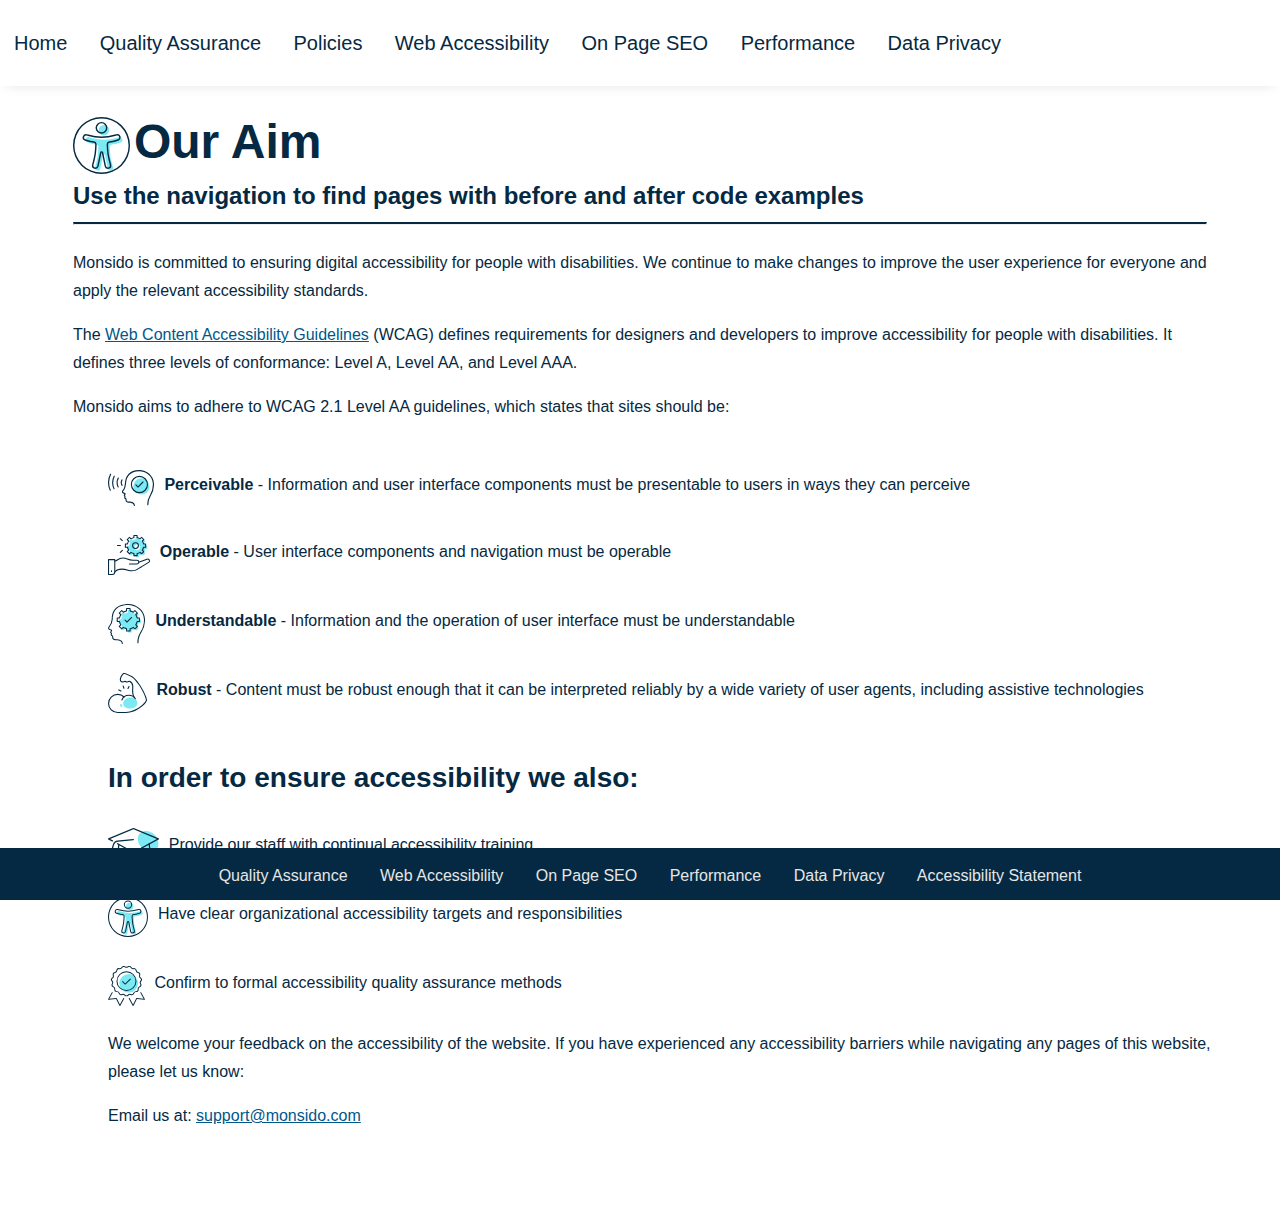
==== acc_statement.html @ fde260b2 "Accessibility Statement" ====
<!DOCTYPE html>
<html lang="en-AU">
<head>
    <meta charset="UTF-8">
    <meta http-equiv="X-UA-Compatible" content="IE=edge">
    <meta name="viewport" content="width=device-width, initial-scale=1.0">
    <title>Accessibility Statement</title>

    <!-- Stylesheet and Favicon-->
    <link rel="stylesheet" href="./css/style.css">
    <link rel="icon" type="image/x-icon" href="./images/favicon_io/favicon.ico">
    <!-- End of Stylesheet and Favicon -->
</head>
<body>
    <!-- Start of header -->
    <header id="demo-header" class="monsido-demo-nav">
        <div class="container">
            <nav role="navigation" class="main-nav nav">
                <ul>
                    <li class="nav-item"><a href="/">Home</a></li>
                    <li class="nav-item"><a href="./quality_assurance.html">Quality Assurance</a></li>
                    <li class="nav-item"><a href="./policies.html">Policies</a></li>
                    <li class="nav-item"><a href="./web_acc_page_1.html">Web Accessibility</a></li>
                    <li class="nav-item"><a href="./on_page_seo.html">On Page SEO</a></li>
                    <li class="nav-item"><a href="./performance.html">Performance</a></li>
                    <li class="nav-item"><a href="./data_privacy.html">Data Privacy</a></li>
                </ul>
            </nav>
        </div>
    </header>
    <!-- End of header -->

    <main class="main">
        <section class="welcome">
            <h1><img src="./images/Accessibility.svg" alt="Monsido Logo" class="icons">Our Aim</h1>
            <h2>Use the navigation to find pages with before and after code examples</h2>
            <hr class="section-divider">
            <p>Monsido is committed to ensuring digital accessibility for people with disabilities. We continue to make changes to improve the user experience for everyone and apply the relevant accessibility standards.</p>
            <p>The <a href="https://www.w3.org/TR/WCAG20/">Web Content Accessibility Guidelines</a> (WCAG) defines requirements for designers and developers to improve accessibility for people with disabilities. It defines three levels of conformance: Level A, Level AA, and Level AAA.</p>
            <p>Monsido aims to adhere to WCAG 2.1 Level AA guidelines, which states that sites should be:</p>
        </section>
        <section class="secondary-content">
            <ul>
                <li class="sc-bullet"><p><img class="icons" src="./images/perceivable.svg" alt=""><strong>Perceivable</strong>
                    - Information and user interface components must be presentable to users in ways they can perceive</p>
                </li>
                <li class="sc-bullet"><p><img class="icons" src="./images/operable.svg" alt=""><strong>Operable</strong>
                    - User interface components and navigation must be operable</p>
                </li>
                <li class="sc-bullet"><p><img class="icons" src="./images/understandable.svg" alt=""><strong>Understandable</strong>
                    - Information and the operation of user interface must be understandable</p>
                </li>
                <li class="sc-bullet"><p><img class="icons" src="./images/robust.svg" alt=""><strong>Robust</strong>
                    - Content must be robust enough that it can be interpreted reliably by a wide variety of user agents, including assistive technologies</p>
                </li>
            </ul>
        </section>
        <section class="secondary-content">
            <h4>
                In order to ensure accessibility we also:
            </h4>
            <ul>
                <li class="sc-bullet">
                    <p><img src="./images/Product-Training.svg" alt="" class="icons">Provide our staff with continual accessibility training</p>
                </li>
                <li class="sc-bullet">
                    <p><img src="./images/Accessibility.svg" alt="" class="icons">Have clear organizational accessibility targets and responsibilities</p>
                </li>
                <li class="sc-bullet">
                    <p><img src="./images/Quality-Assurance.svg" alt="" class="icons">Confirm to formal accessibility quality assurance methods</p>
                </li>
            </ul>
            <p>We welcome your feedback on the accessibility of the  website. If you have experienced any accessibility barriers while navigating any pages of this website, please let us know:</p>
            <p>Email us at: <a href="mailto:support@monsido.com?subject=Accessibility%20Feedback&cc=afi@monsido.com&">support@monsido.com</p>
        </section>
    </main>

    <!-- Footer -->
    <footer class="footer">
                <nav role="navigation" class="footer-nav nav">
                  <ul>
                      <li class="nav-item"><a href="./quality_assurance.html">Quality Assurance</a></li>
                      <li class="nav-item"><a href="./web_acc_page_1.html">Web Accessibility</a></li>
                      <li class="nav-item"><a href="./on_page_seo.html">On Page SEO</a></li>
                      <li class="nav-item"><a href="./performance.html">Performance</a></li>
                      <li class="nav-item"><a href="./data_privacy.html">Data Privacy</a></li>
                      <li class="nav-item"><a href="./acc_statement.html">Accessibility Statement</a></li>
                  </ul>
              </nav>
      </footer>
      <!-- End of footer -->
</body>
</html>
---- css/style.css ----
*{  
    color:rgb(5, 41, 66);
    font-family:Arial, Helvetica, sans-serif;
    font-size:16px;
    line-height: 1.5;
    margin:0;
    padding:0;
}


/* Nav styles */
li.nav-item{
    display:inline-block;
    padding:.25rem;
}

li.nav-item > a{
    font-size: 1.25rem;
    font-weight: 400;
    margin: 10px;
    text-decoration: none;
}

/* Pseudo-states */
li.nav-item > a:link{
    color:rgb(5,41,66);
}

li.nav-item > a:hover, li.nav-item > a:active, li.nav-item:visited{
    border-bottom:  2px solid rgb(5,41,66);
    padding-bottom:5px;
}

h1{font-size: calc(1rem *3);}
h2{font-size: calc(1rem *1.5);
padding-bottom:.5rem;}
h3{font-size:calc(1rem *2)}
h4{font-size:calc(1rem *1.75)}
h5{font-size:calc(1rem *1.25)}
h6{font-size:.calc(1rem *.85)}
p{
    font-size:1rem;
    line-height:1.75;
    margin-block-start: 1em;
    margin-block-bottom: 1em;
}

p a{
    color: #00578a !important;
}
/* Text Styles */
.main{
    margin:0 auto;
    padding: 10px 0 5rem 0;
    width:1260px;
}

section{
    background-color: #fff;
    padding: 10px;
    width:90%;
    margin:0 auto;
}

hr.section-divider{
    border-top: 2px solid rgb(5,41,66);
}

hr.section-divider + p{
    padding-top:.5rem;
}

/* Media Queries */
/* Portrait */
@media only screen and (max-width:400px) {
h1{font-size: calc(2rem*.75)}
h2{font-size: calc(1.75rem*.75)}
h3{font-size:calc(1.5rem*.75)}
h4{font-size:calc(1.2rem*.75)}
h5{font-size:calc(1rem*.75);}
h6{font-size:.5rem;}
p{font-size:.95rem;}
}


/* Landmarks */
/* Header */
#demo-header.monsido-demo-nav{
    box-shadow: rgb(0 0 0 / 10%) 0 6px 12px -6px;
    margin: 0 auto;
}
.monsido-demo-nav >.container{
    max-width:1290px;
    padding: 1.5rem 0;
    margin:0 auto;
}

/* End of Header */

/* Secondary Content */
section.secondary-content{
    padding-left:5rem !important;
}
.sc-bullet{
    list-style-type:none;
    margin-block-start:1.5rem;
    margin-bottom:1.5rem;
}

.sc-bullet>p>img{
    padding-top:5px;
    border-style:none;
    display: inline-block;
    max-height: 40px;
    max-width:100%;
    margin-right:10px;
    vertical-align: middle;
}


/* End of Secondary Content */

/* Footer */

.footer {
    background-color:rgb(5,41,66);
    bottom: 0;
    color: white;
    left: 0;
    padding-top:.75rem;
    padding-bottom:.5rem;
    position: fixed;
    text-align: center;
    width: 100%;
 }
 nav.footer-nav.nav ul li.nav-item a{
    color:rgb(230, 230, 230);
    font-size:1rem;
    font-weight: 200;
}


/* Images */
img.icons{
    border-style:none;
    display: inline-block;
    max-height: 60px;
    max-width:100%;
    margin-right:.25rem;
    vertical-align: middle;
}

img.icons.monsido-icon{
    max-height:50px;
}
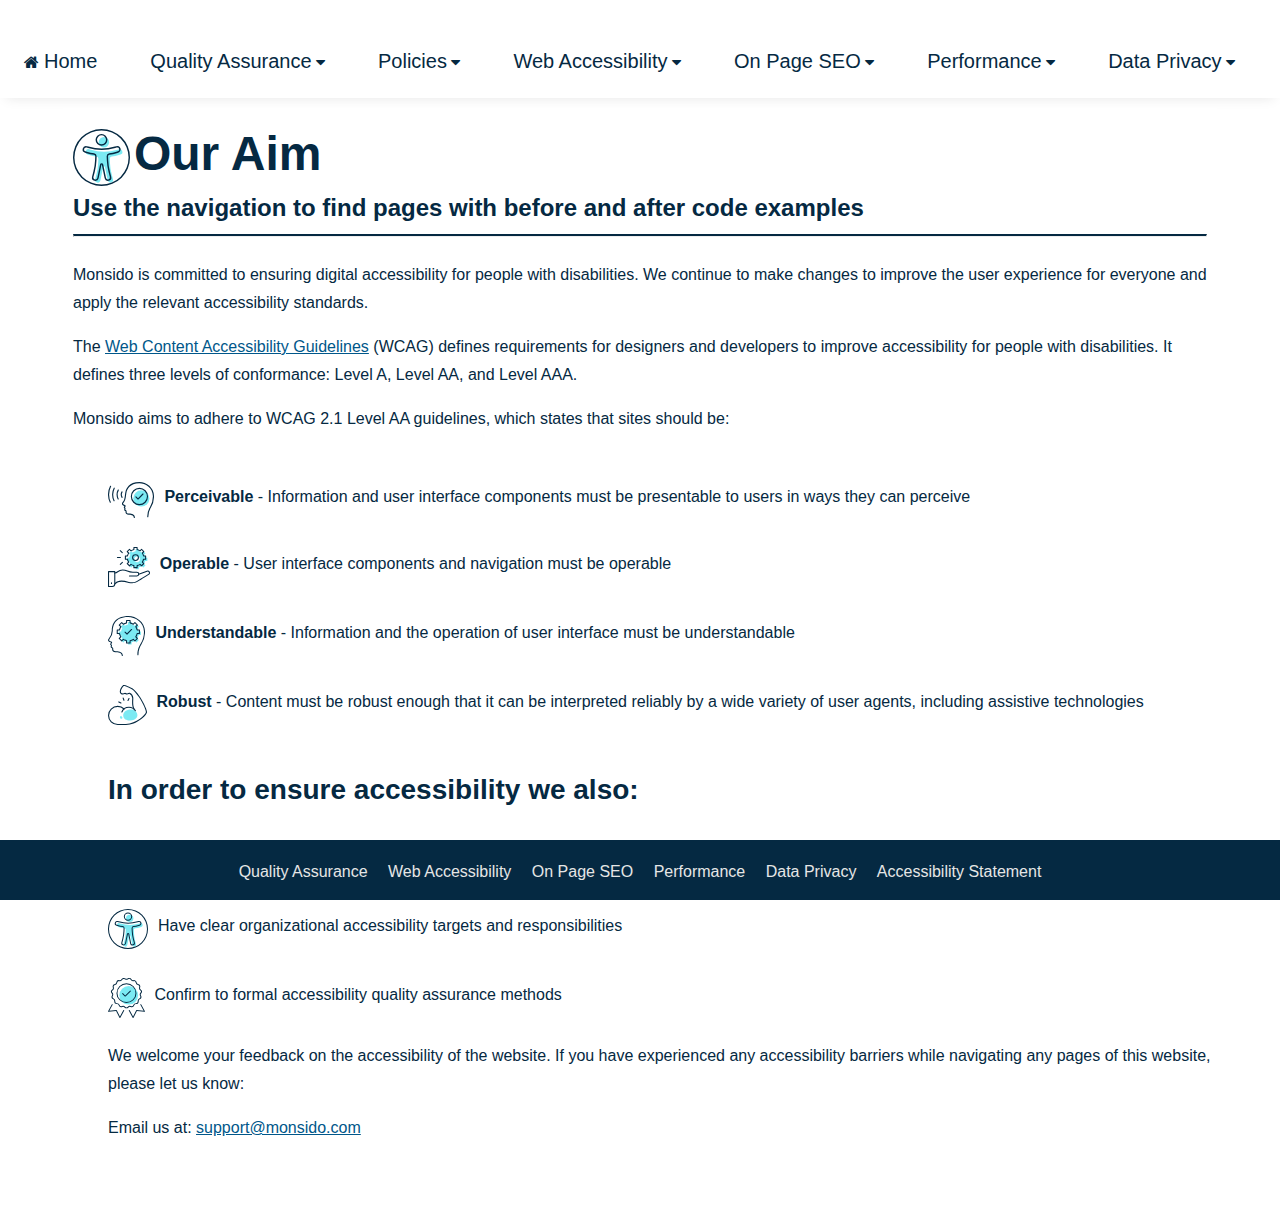
==== commit fa3b67d1: "Megamenu part 2" ====
--- a/acc_statement.html
+++ b/acc_statement.html
@@ -1,34 +1,270 @@
 <!DOCTYPE html>
 <html lang="en-AU">
-<head>
-    <meta charset="UTF-8">
-    <meta http-equiv="X-UA-Compatible" content="IE=edge">
-    <meta name="viewport" content="width=device-width, initial-scale=1.0">
-    <title>Accessibility Statement</title>
-
-    <!-- Stylesheet and Favicon-->
-    <link rel="stylesheet" href="./css/style.css">
-    <link rel="icon" type="image/x-icon" href="./images/favicon_io/favicon.ico">
-    <!-- End of Stylesheet and Favicon -->
-</head>
+    <head>
+        <meta charset="UTF-8">
+        <meta http-equiv="X-UA-Compatible" content="IE=edge">
+        <meta name="viewport" content="width=device-width, initial-scale=1.0">
+        <title>Web Governance Demo</title>
+    
+        <!-- Stylesheet and Favicon-->
+        <link rel="stylesheet" href="./css/style.css">
+        <link rel="stylesheet" href="./css/megamenu.css">
+        <link rel="icon" type="image/x-icon" href="./images/favicon_io/favicon.ico">
+        <!-- End of Stylesheet and Favicon -->
+    
+        <!-- FontAwesome -->
+        <link rel="stylesheet" href="https://cdnjs.cloudflare.com/ajax/libs/font-awesome/4.7.0/css/font-awesome.min.css">
+        <!-- End of FontAwesome -->
+    </head>
 <body>
     <!-- Start of header -->
-    <header id="demo-header" class="monsido-demo-nav">
+    <header id="demo-header" class="monsido-demo-nav navbar">
         <div class="container">
             <nav role="navigation" class="main-nav nav">
                 <ul>
-                    <li class="nav-item"><a href="/">Home</a></li>
-                    <li class="nav-item"><a href="./quality_assurance.html">Quality Assurance</a></li>
-                    <li class="nav-item"><a href="./policies.html">Policies</a></li>
-                    <li class="nav-item"><a href="./web_acc_page_1.html">Web Accessibility</a></li>
-                    <li class="nav-item"><a href="./on_page_seo.html">On Page SEO</a></li>
-                    <li class="nav-item"><a href="./performance.html">Performance</a></li>
-                    <li class="nav-item"><a href="./data_privacy.html">Data Privacy</a></li>
+                    <li class="nav-item dropdown">
+                    <button class="dropbtn">
+                           <i class="fa fa-home"></i><a href="./">Home</a>
+                    </button>
+                    </li>
+                    <!-- Quality Assurance Menu -->
+                    <li class="nav-item dropdown">
+                     <button class="dropbtn">
+                        <a href="./quality_assurance.html">Quality Assurance</a>
+                        <i class="fa fa-caret-down"></i>
+                      </button>
+                      <div class="dropdown-content">
+                          <div class="row">
+                              <div class="column">
+                                <ul class="menu-list">
+                                    <li>
+                                        <img src="./images/broken-link-chain-svgrepo-com.svg" alt="" class="menu-icons">
+                                        <a href="#">Broken Links</a>
+                                        <p class="menu-item-description">
+                                        A broken link is a web-page that can’t be found or accessed by a user, for various reasons. Web servers will often return an error message when a user tries to access a broken link. Broken links are also often known as “dead links” or “link rots.” 
+                                        </p>
+                                        </li>
+                                    </ul>
+                                </div>
+                                <div class="column">
+                                    <div class="menu-list">
+                                        <ul>
+                                        <li><img src="./images/broken-image.svg" alt="" class="menu-icons"><a href="#">Broken Images</a>
+                                        <p class="menu-item-description">First impressions last, and when web visitors see a page with a broken image, they would immediately think that the website is not actively managed. Remove the ugly broken image icons by fixing your broken image URLs</p>
+                                    </li>
+                                    </ul>
+                                  </div>
+                              </div>
+                              <div class="column">
+                                <ul class="menu-list">
+                                    <li>
+                                        <img src="./images/misspellings.svg" alt="" class="menu-icons"><a href="#">Misspellings</a>
+                                        <p class="menu-item-description">A website represents your brand and image. Don't let yourself get caught with misspelled words that can leave a bad impression to your visitors.</p>
+                                    </li>
+                                </ul>
+                            </div>
+                            <div class="column">
+                                <ul class="menu-list">
+                                    <li>
+                                        <img src="./images/readability.svg" alt="" class="menu-icons"><a href="#">Readability</a>
+                                        <p class="menu-item-description">Write content to engage and inform your audience. Check your readability scores to know if the articles you publish are suited to your audience.</p>
+                                    </li>
+                                </ul>
+                            </div>
+                          </div>
+                      </div>
+                    </li>
+                    <!-- End of Quality Assurance Menu -->
+                    
+                    <!-- Policies Menu -->
+                    <li class="nav-item dropdown">
+                        <button class="dropbtn">
+                           <a href="./policies.html">Policies</a>
+                           <i class="fa fa-caret-down"></i>
+                         </button>
+                         <div class="dropdown-content">
+                             <div class="row">
+                                 <div class="column">
+                                     <ul>
+                                         <li><img src="./images/templates.svg" alt="" class="menu-icons"><a href="#">Templates</a>
+                                        <p class="menu-item-description">Check out each rule and use case from our list of commonly searched items to speed up your search process.</p></li>
+                                     </ul>
+                                 </div>
+                                 <div class="column">
+                                     <ul>
+                                         <li><img src="./images/search-types.svg" alt="" class="menu-icons"><a href="#">Search Types</a>
+                                        <p class="menu-item-description">Learn what filter type and settings you can use to search your site of content you need to amend, update or delete. </p></li>
+                                     </ul>
+                                 </div>
+                                 <div class="column">
+                                     <ul>
+                                         <li><img src="./images/regex.svg" alt="" class="menu-icons"><a href="#">Regular Expressions</a>
+                                        <p class="menu-item-description">Sometimes, regular text searches are not enough to target areas of your site when hunting keywords that don't meet your style guide. See a list of the most common patterns we use to find targetted content.</p></li>
+                                     </ul>
+                                 </div>
+                                 <div class="column">
+                                     <ul>
+                                         <li><img src="./images/css.svg" alt="" class="menu-icons"><a href="#">CSS Selectors</a>
+                                        <p class="menu-item-description">Simple search terms can receive a major boost when used with our CSS Selectors. Target specific landmarks of your site to remove false positives in your reports. </p></li>
+                                     </ul>
+                                 </div>
+                             </div>
+                         </div>
+                    </li>
+                    <!-- End of Policies Menu -->
+
+                    <!-- Web Accessibility Menu -->
+                    <li class="nav-item dropdown">
+                        <button class="dropbtn">
+                           <a href="./web_acc_page_1.html">Web Accessibility</a>
+                           <i class="fa fa-caret-down"></i>
+                         </button>
+                         <div class="dropdown-content">
+                             <div class="row">
+                                 <div class="column">
+                                     <ul>
+                                         <li><img src="./images/templates.svg" alt="" class="menu-icons"><a href="#">Templates</a>
+                                        <p class="menu-item-description">Check out each rule and use case from our list of commonly searched items to speed up your search process.</p></li>
+                                     </ul>
+                                 </div>
+                                 <div class="column">
+                                     <ul>
+                                         <li><img src="./images/search-types.svg" alt="" class="menu-icons"><a href="#">Search Types</a>
+                                        <p class="menu-item-description">Learn what filter type and settings you can use to search your site of content you need to amend, update or delete. </p></li>
+                                     </ul>
+                                 </div>
+                                 <div class="column">
+                                     <ul>
+                                         <li><img src="./images/regex.svg" alt="" class="menu-icons"><a href="#">Regular Expressions</a>
+                                        <p class="menu-item-description">Sometimes, regular text searches are not enough to target areas of your site when hunting keywords that don't meet your style guide. See a list of the most common patterns we use to find targetted content.</p></li>
+                                     </ul>
+                                 </div>
+                                 <div class="column">
+                                     <ul>
+                                         <li><img src="./images/css.svg" alt="" class="menu-icons"><a href="#">CSS Selectors</a>
+                                        <p class="menu-item-description">Simple search terms can receive a major boost when used with our CSS Selectors. Target specific landmarks of your site to remove false positives in your reports. </p></li>
+                                     </ul>
+                                 </div>
+                             </div>
+                         </div>
+                    </li>
+                    <!-- End of Web Accessibility Menu -->
+
+                    <!-- On Page SEO Menu -->
+                    <li class="nav-item dropdown">
+                        <button class="dropbtn">
+                           <a href="./on_page_seo.html">On Page SEO</a>
+                           <i class="fa fa-caret-down"></i>
+                         </button>
+                         <div class="dropdown-content">
+                             <div class="row">
+                                 <div class="column">
+                                     <ul>
+                                         <li><img src="./images/templates.svg" alt="" class="menu-icons"><a href="#">Templates</a>
+                                        <p class="menu-item-description">Check out each rule and use case from our list of commonly searched items to speed up your search process.</p></li>
+                                     </ul>
+                                 </div>
+                                 <div class="column">
+                                     <ul>
+                                         <li><img src="./images/search-types.svg" alt="" class="menu-icons"><a href="#">Search Types</a>
+                                        <p class="menu-item-description">Learn what filter type and settings you can use to search your site of content you need to amend, update or delete. </p></li>
+                                     </ul>
+                                 </div>
+                                 <div class="column">
+                                     <ul>
+                                         <li><img src="./images/regex.svg" alt="" class="menu-icons"><a href="#">Regular Expressions</a>
+                                        <p class="menu-item-description">Sometimes, regular text searches are not enough to target areas of your site when hunting keywords that don't meet your style guide. See a list of the most common patterns we use to find targetted content.</p></li>
+                                     </ul>
+                                 </div>
+                                 <div class="column">
+                                     <ul>
+                                         <li><img src="./images/css.svg" alt="" class="menu-icons"><a href="#">CSS Selectors</a>
+                                        <p class="menu-item-description">Simple search terms can receive a major boost when used with our CSS Selectors. Target specific landmarks of your site to remove false positives in your reports. </p></li>
+                                     </ul>
+                                 </div>
+                             </div>
+                         </div>
+                    </li>
+                    <!-- End of On Page SEO Menu -->
+                    
+                    <!-- On Performance Menu -->
+                    <li class="nav-item dropdown">
+                        <button class="dropbtn">
+                           <a href="./performance.html">Performance</a>
+                           <i class="fa fa-caret-down"></i>
+                         </button>
+                         <div class="dropdown-content">
+                             <div class="row">
+                                 <div class="column">
+                                     <ul>
+                                         <li><img src="./images/templates.svg" alt="" class="menu-icons"><a href="#">Templates</a>
+                                        <p class="menu-item-description">Check out each rule and use case from our list of commonly searched items to speed up your search process.</p></li>
+                                     </ul>
+                                 </div>
+                                 <div class="column">
+                                     <ul>
+                                         <li><img src="./images/search-types.svg" alt="" class="menu-icons"><a href="#">Search Types</a>
+                                        <p class="menu-item-description">Learn what filter type and settings you can use to search your site of content you need to amend, update or delete. </p></li>
+                                     </ul>
+                                 </div>
+                                 <div class="column">
+                                     <ul>
+                                         <li><img src="./images/regex.svg" alt="" class="menu-icons"><a href="#">Regular Expressions</a>
+                                        <p class="menu-item-description">Sometimes, regular text searches are not enough to target areas of your site when hunting keywords that don't meet your style guide. See a list of the most common patterns we use to find targetted content.</p></li>
+                                     </ul>
+                                 </div>
+                                 <div class="column">
+                                     <ul>
+                                         <li><img src="./images/css.svg" alt="" class="menu-icons"><a href="#">CSS Selectors</a>
+                                        <p class="menu-item-description">Simple search terms can receive a major boost when used with our CSS Selectors. Target specific landmarks of your site to remove false positives in your reports. </p></li>
+                                     </ul>
+                                 </div>
+                             </div>
+                         </div>
+                    </li>
+                    <!-- End of Performance Menu --> 
+                    
+                    <!-- Data Privacy Menu -->
+                    <li class="nav-item dropdown">
+                        <button class="dropbtn">
+                           <a href="./data_privacy.html">Data Privacy</a>
+                           <i class="fa fa-caret-down"></i>
+                         </button>
+                         <div class="dropdown-content">
+                             <div class="row">
+                                 <div class="column">
+                                     <ul>
+                                         <li><img src="./images/templates.svg" alt="" class="menu-icons"><a href="#">Templates</a>
+                                        <p class="menu-item-description">Check out each rule and use case from our list of commonly searched items to speed up your search process.</p></li>
+                                     </ul>
+                                 </div>
+                                 <div class="column">
+                                     <ul>
+                                         <li><img src="./images/search-types.svg" alt="" class="menu-icons"><a href="#">Search Types</a>
+                                        <p class="menu-item-description">Learn what filter type and settings you can use to search your site of content you need to amend, update or delete. </p></li>
+                                     </ul>
+                                 </div>
+                                 <div class="column">
+                                     <ul>
+                                         <li><img src="./images/regex.svg" alt="" class="menu-icons"><a href="#">Regular Expressions</a>
+                                        <p class="menu-item-description">Sometimes, regular text searches are not enough to target areas of your site when hunting keywords that don't meet your style guide. See a list of the most common patterns we use to find targetted content.</p></li>
+                                     </ul>
+                                 </div>
+                                 <div class="column">
+                                     <ul>
+                                         <li><img src="./images/css.svg" alt="" class="menu-icons"><a href="#">CSS Selectors</a>
+                                        <p class="menu-item-description">Simple search terms can receive a major boost when used with our CSS Selectors. Target specific landmarks of your site to remove false positives in your reports. </p></li>
+                                     </ul>
+                                 </div>
+                             </div>
+                         </div>
+                    </li>
                 </ul>
             </nav>
         </div>
     </header>
     <!-- End of header -->
+
 
     <main class="main">
         <section class="welcome">
--- a/css/style.css
+++ b/css/style.css
@@ -3,38 +3,18 @@
     font-family:Arial, Helvetica, sans-serif;
     font-size:16px;
     line-height: 1.5;
+    list-style-type: none;
     margin:0;
     padding:0;
 }
 
 
-/* Nav styles */
-li.nav-item{
-    display:inline-block;
-    padding:.25rem;
-}
 
-li.nav-item > a{
-    font-size: 1.25rem;
-    font-weight: 400;
-    margin: 10px;
-    text-decoration: none;
-}
-
-/* Pseudo-states */
-li.nav-item > a:link{
-    color:rgb(5,41,66);
-}
-
-li.nav-item > a:hover, li.nav-item > a:active, li.nav-item:visited{
-    border-bottom:  2px solid rgb(5,41,66);
-    padding-bottom:5px;
-}
 
 h1{font-size: calc(1rem *3);}
 h2{font-size: calc(1rem *1.5);
 padding-bottom:.5rem;}
-h3{font-size:calc(1rem *2)}
+h3{font-size:calc(1rem *1.25)}
 h4{font-size:calc(1rem *1.75)}
 h5{font-size:calc(1rem *1.25)}
 h6{font-size:.calc(1rem *.85)}
@@ -84,18 +64,6 @@
 
 
 /* Landmarks */
-/* Header */
-#demo-header.monsido-demo-nav{
-    box-shadow: rgb(0 0 0 / 10%) 0 6px 12px -6px;
-    margin: 0 auto;
-}
-.monsido-demo-nav >.container{
-    max-width:1290px;
-    padding: 1.5rem 0;
-    margin:0 auto;
-}
-
-/* End of Header */
 
 /* Secondary Content */
 section.secondary-content{
@@ -137,6 +105,7 @@
     color:rgb(230, 230, 230);
     font-size:1rem;
     font-weight: 200;
+    text-decoration:none;
 }
 
 
@@ -152,4 +121,10 @@
 
 img.icons.monsido-icon{
     max-height:50px;
+}
+
+p.menu-item-description{
+    font-size:.75rem;
+    padding:.25rem;
+    margin:0 auto;
 }--- a/css/megamenu.css
+++ b/css/megamenu.css
@@ -0,0 +1,167 @@
+/* Nav styles */
+/* Header */
+#demo-header.monsido-demo-nav{
+    box-shadow: rgb(0 0 0 / 10%) 0 6px 12px -6px;
+    margin: 0 auto;
+    overflow:hidden;
+}
+.monsido-demo-nav >.container{
+    max-width:1290px;
+    padding: 1.5rem 0;
+    margin:0 auto;
+}
+
+/* End of Header */
+li.nav-item{
+    display:inline-block;
+    padding:.5rem;
+}
+
+li.nav-item.dropdown > a{
+    font-size: 1.5rem;
+    font-weight: 400;
+    margin: 10px;
+}
+
+.dropbtn{
+    border:none !important;
+}
+
+/* Pseudo-states */
+li.nav-item.drop.dropbtn > a:link{
+    color:rgb(5,41,66);
+    text-decoration:none;
+}
+
+li.nav-item > a:hover, li.nav-item > a:active, li.nav-item:visited{
+    border-bottom:  2px solid rgb(5,41,66);
+    padding-bottom:5px;
+}
+
+
+
+
+/* .navbar {
+    overflow: hidden;
+    background-color: #333;
+    font-family: Arial, Helvetica, sans-serif;
+  } */
+  
+  /* .navbar a {
+    float: left;
+    font-size: 1.5rem;
+    color: white;
+    text-align: center;
+    padding: 14px 16px;
+    text-decoration: none;
+  } */
+  
+  .dropdown {
+    float: left;
+    overflow: hidden;
+  }
+  
+  .dropdown .dropbtn {
+    font-size: 16px;  
+    border: none;
+    outline: none;
+    color: white;
+    padding: 14px 16px;
+    background-color: inherit;
+    font: inherit;
+    margin: 0;
+  }
+
+  .dropbtn > a{
+      font-size:1.25rem;
+      padding-left:5px;
+      text-decoration:none;
+  }
+  
+  .navbar a:hover, .dropdown:hover .dropbtn {
+    background-color: #fff;
+  }
+  
+  .dropbtn >a:hover{
+      border-bottom:2px solid rgb(5,41,66);
+      padding-bottom:5px;
+  }
+  .dropdown-content {
+    display: none;
+    position: absolute;
+    background-color: #f9f9f9;
+    width: 100%;
+    left: 0;
+    box-shadow: 0px 8px 16px 0px rgba(0,0,0,0.2);
+    z-index: 1;
+  }
+  
+  
+  .dropdown:hover .dropdown-content {
+    background:white;
+    display: block;
+  }
+  .dropdown-content .row{
+      width:95%;
+      margin:0 auto;
+      padding:1rem 0 0 0;
+  }
+  /* Create three equal columns that floats next to each other */
+  .column {
+    float: left;
+    width: 23%;
+    padding: 10px;
+    background-color: #fff;
+    height: 250px;
+  }
+
+  .column li {
+    background-color: #f1f9ff;
+    padding: .5rem;
+    margin-bottom: .5rem;
+  }
+  .column li a {
+    float: none;
+    font-size:1rem;
+    color:rgb(5,41,66);
+    padding: 16px;
+    text-decoration: none;
+    display: inline-block;
+    text-align: left;
+  }
+  
+  .column li a:hover {
+    background:none;
+    text-decoration:underline;
+  }
+  
+  .menulist li{
+      list-style-type: none;
+  }
+  /* Clear floats after the columns */
+  .row:after {
+    content: "";
+    display: table;
+    clear: both;
+  }
+  
+
+  /* Menu Icons and content */
+  img.menu-icons{
+    border-style:none;
+    display: inline-block;
+    max-height: 30px;
+    max-width:50%;
+    vertical-align: middle;
+}
+  /* End of menu items and content */
+
+
+
+  /* Responsive layout - makes the three columns stack on top of each other instead of next to each other */
+  @media screen and (max-width: 600px) {
+    .column {
+      width: 100%;
+      height: auto;
+    }
+  }